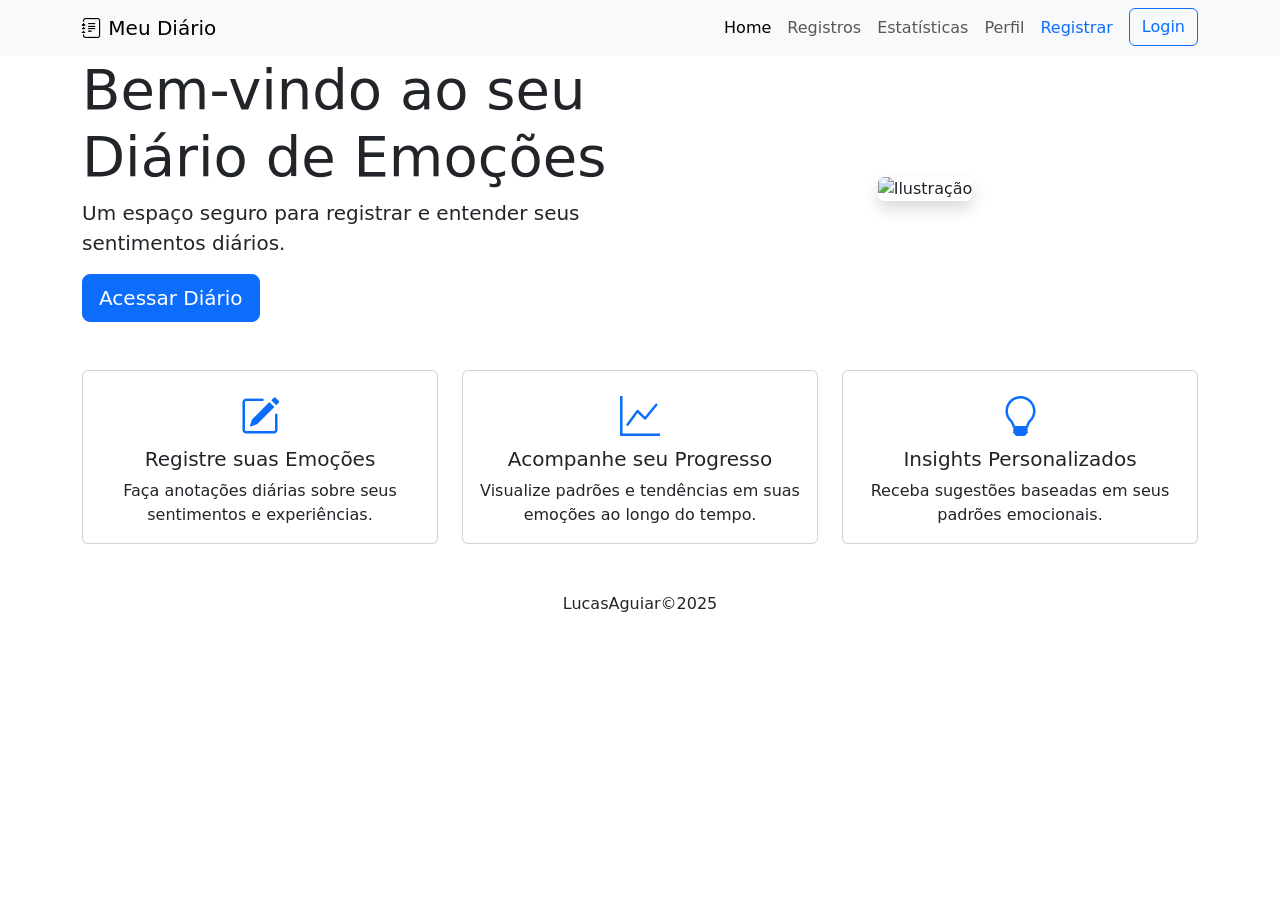
==== frontend/index.html @ b127f682 "frontend: Organizing folder structure for scripts" ====
<!DOCTYPE html>
<html lang="pt-br">
<head>
    <meta charset="UTF-8">
    <meta name="viewport" content="width=device-width, initial-scale=1.0">
    <title>Meu Diário</title>
    <link href="https://cdn.jsdelivr.net/npm/bootstrap@5.3.0/dist/css/bootstrap.min.css" rel="stylesheet">
    <link rel="stylesheet" href="https://cdn.jsdelivr.net/npm/bootstrap-icons@1.10.5/font/bootstrap-icons.css">
    <link rel="shortcut icon" href="./images/main-logo.ico" type="image/x-icon">
    <link rel="stylesheet" href="./style/index.css">
</head>
<body>
    <!-- Navbar -->
    <nav class="navbar navbar-expand-lg navbar-light bg-light">
        <div class="container">
            <a class="navbar-brand" href="#"><i class="bi bi-journal-text"></i> Meu Diário</a>
            <button class="navbar-toggler" type="button" data-bs-toggle="collapse" data-bs-target="#navbarNav">
                <span class="navbar-toggler-icon"></span>
            </button>
            <div class="collapse navbar-collapse" id="navbarNav">               
                <ul class="navbar-nav ms-auto">
                    <li class="nav-item">
                        <a class="nav-link active" href="#">Home</a>
                    </li>
                    <li class="nav-item">
                        <a class="nav-link" href="#">Registros</a>
                    </li>
                    <li class="nav-item">
                        <a class="nav-link" href="#">Estatísticas</a>
                    </li>
                    <li class="nav-item">
                        <a class="nav-link" href="#">Perfil</a>
                    </li>
                    <li class="nav-item">
                        <a class="nav-link text-primary" href="./screen/register.html">Registrar</a>
                    </li>
                    <li class="nav-item">
                        <a class="btn btn-outline-primary ms-2" href="./screen/login.html">Login</a>
                    </li>
                </ul>
            </div>
        </div>
    </nav>

    <!-- Hero Section -->
    <section class="hero-section">
        <div class="container">
            <div class="row align-items-center">
                <div class="col-md-6">
                    <h1 class="display-4">Bem-vindo ao seu Diário de Emoções</h1>
                    <p class="lead">Um espaço seguro para registrar e entender seus sentimentos diários.</p>
                    <a href="./screen/login.html" class="btn btn-primary btn-lg">Acessar Diário</a>
                </div>
                <div class="col-md-6 text-center">
                    <img src="./images/brain-image.png" alt="Ilustração" class="img-fluid rounded shadow">
                </div>
            </div>
        </div>
    </section>

    <!-- Features Section -->
    <section class="py-5">
        <div class="container">
            <div class="row g-4">
                <div class="col-md-4">
                    <div class="card h-100">
                        <div class="card-body text-center">
                            <i class="bi bi-pencil-square fs-1 text-primary mb-3"></i>
                            <h5 class="card-title">Registre suas Emoções</h5>
                            <p class="card-text">Faça anotações diárias sobre seus sentimentos e experiências.</p>
                        </div>
                    </div>
                </div>
                <div class="col-md-4">
                    <div class="card h-100">
                        <div class="card-body text-center">
                            <i class="bi bi-graph-up fs-1 text-primary mb-3"></i>
                            <h5 class="card-title">Acompanhe seu Progresso</h5>
                            <p class="card-text">Visualize padrões e tendências em suas emoções ao longo do tempo.</p>
                        </div>
                    </div>
                </div>
                <div class="col-md-4">
                    <div class="card h-100">
                        <div class="card-body text-center">
                            <i class="bi bi-lightbulb fs-1 text-primary mb-3"></i>
                            <h5 class="card-title">Insights Personalizados</h5>
                            <p class="card-text">Receba sugestões baseadas em seus padrões emocionais.</p>
                        </div>
                    </div>
                </div>
            </div>
        </div>
    </section>

    <!-- Footer -->
    <footer class="footer">
        <div class="container">
            <div class="row">
                <div class="text-center">
                    <p class="mb-0">LucasAguiar&copy;2025</p>
                </div>
            </div>
        </div>
    </footer>

    <script src="https://cdn.jsdelivr.net/npm/bootstrap@5.3.0/dist/js/bootstrap.bundle.min.js"></script>
</body>
</html>
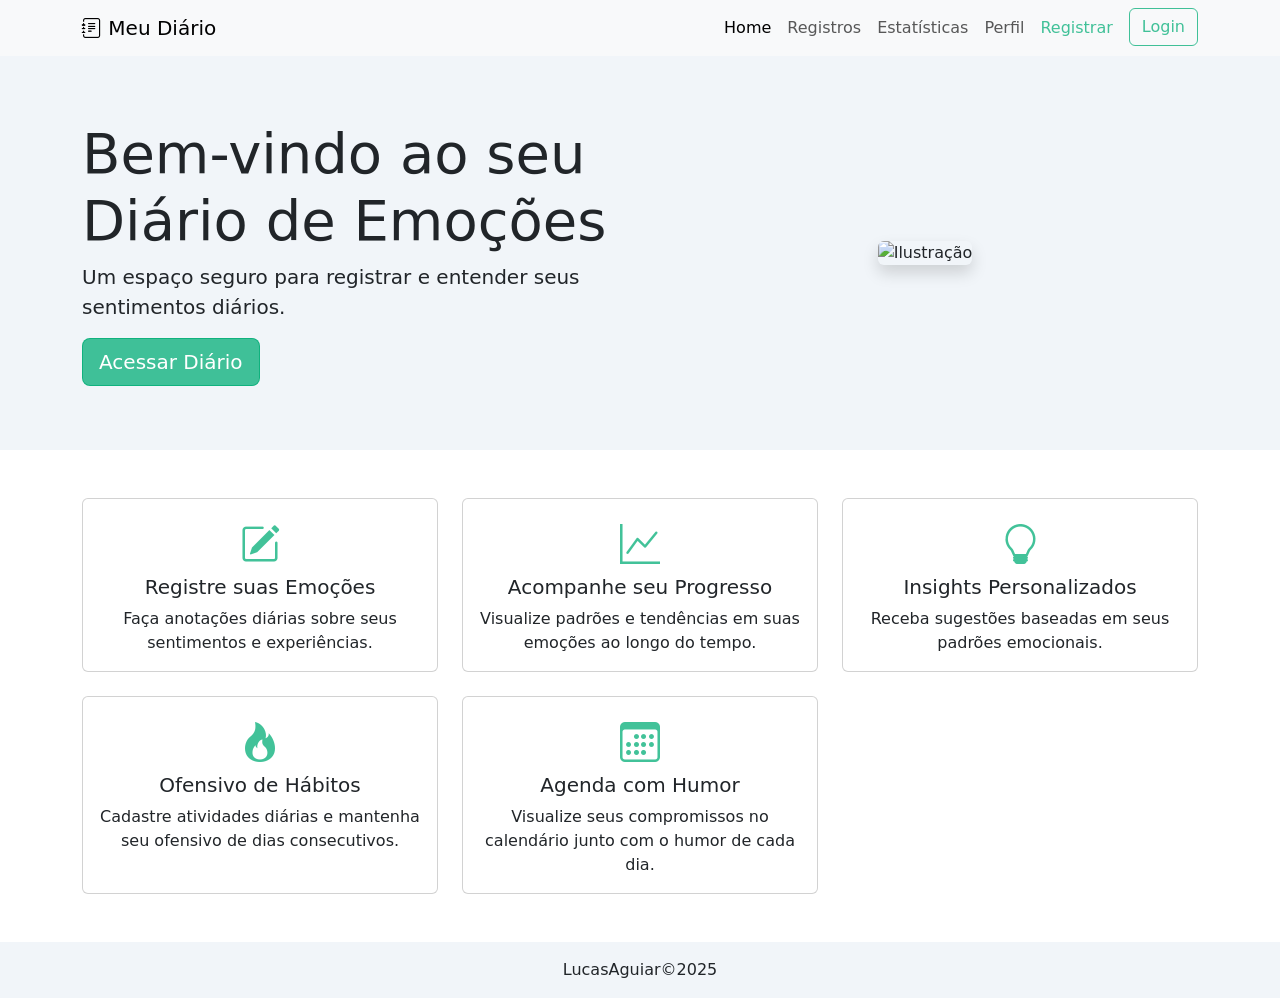
==== commit c631e763: "backend: Implementing new diary page" ====
--- a/frontend/index.html
+++ b/frontend/index.html
@@ -89,6 +89,24 @@
                         </div>
                     </div>
                 </div>
+                <div class="col-md-4">
+                    <div class="card h-100">
+                        <div class="card-body text-center">
+                            <i class="bi bi-fire fs-1 text-primary mb-3"></i>
+                            <h5 class="card-title">Ofensivo de Hábitos</h5>
+                            <p class="card-text">Cadastre atividades diárias e mantenha seu ofensivo de dias consecutivos.</p>
+                        </div>
+                    </div>
+                </div>
+                <div class="col-md-4">
+                    <div class="card h-100">
+                        <div class="card-body text-center">
+                            <i class="bi bi-calendar3 fs-1 text-primary mb-3"></i>
+                            <h5 class="card-title">Agenda com Humor</h5>
+                            <p class="card-text">Visualize seus compromissos no calendário junto com o humor de cada dia.</p>
+                        </div>
+                    </div>
+                </div>
             </div>
         </div>
     </section>
--- a/frontend/style/index.css
+++ b/frontend/style/index.css
@@ -0,0 +1,79 @@
+:root {
+    --primary-clr: #00ad76bd;
+    --background-primary: #f1f5f9;
+}
+
+* {
+    margin: 0;
+    padding: 0;
+    box-sizing: border-box;
+}
+
+body {
+    min-height: 100vh;
+    display: flex;
+    flex-direction: column;
+}
+
+.hero-section {
+    background-color: var(--background-primary);
+    padding: 4rem 0;
+}
+
+.navbar-nav .text-primary, .btn-outline-primary {
+    color: var(--primary-clr) !important;
+    border-color: var(--primary-clr);
+    transition: 0.5s;
+}
+.btn-outline-primary:hover {
+    background-color: #8dffdb91;
+    border-color: var(--primary-clr);
+}
+.row .btn-primary {
+    background-color: var(--primary-clr);
+    border-color: var(--primary-clr);
+}
+.card-body i {
+    color: var(--primary-clr) !important;
+}
+
+.footer {
+    margin-top: auto;
+    background-color: var(--background-primary);
+    padding: 1rem 0;
+}
+
+/* Calendar grid */
+.calendar-grid {
+    display: grid;
+    grid-template-columns: repeat(7, 1fr);
+    gap: 3px;
+}
+
+.calendar-cell {
+    min-height: 72px;
+    cursor: pointer;
+    border-radius: 6px;
+    padding: 5px;
+    background-color: #fff;
+    border: 1px solid #e9ecef;
+    transition: background-color 0.15s;
+}
+
+.calendar-cell:hover {
+    background-color: var(--background-primary);
+}
+
+.calendar-cell.today {
+    border: 2px solid #00ad76;
+}
+
+.calendar-cell.other-month {
+    opacity: 0.45;
+    background-color: var(--background-primary);
+}
+
+.calendar-cell.selected-day {
+    background-color: #00ad7620;
+    border-color: #00ad76;
+}
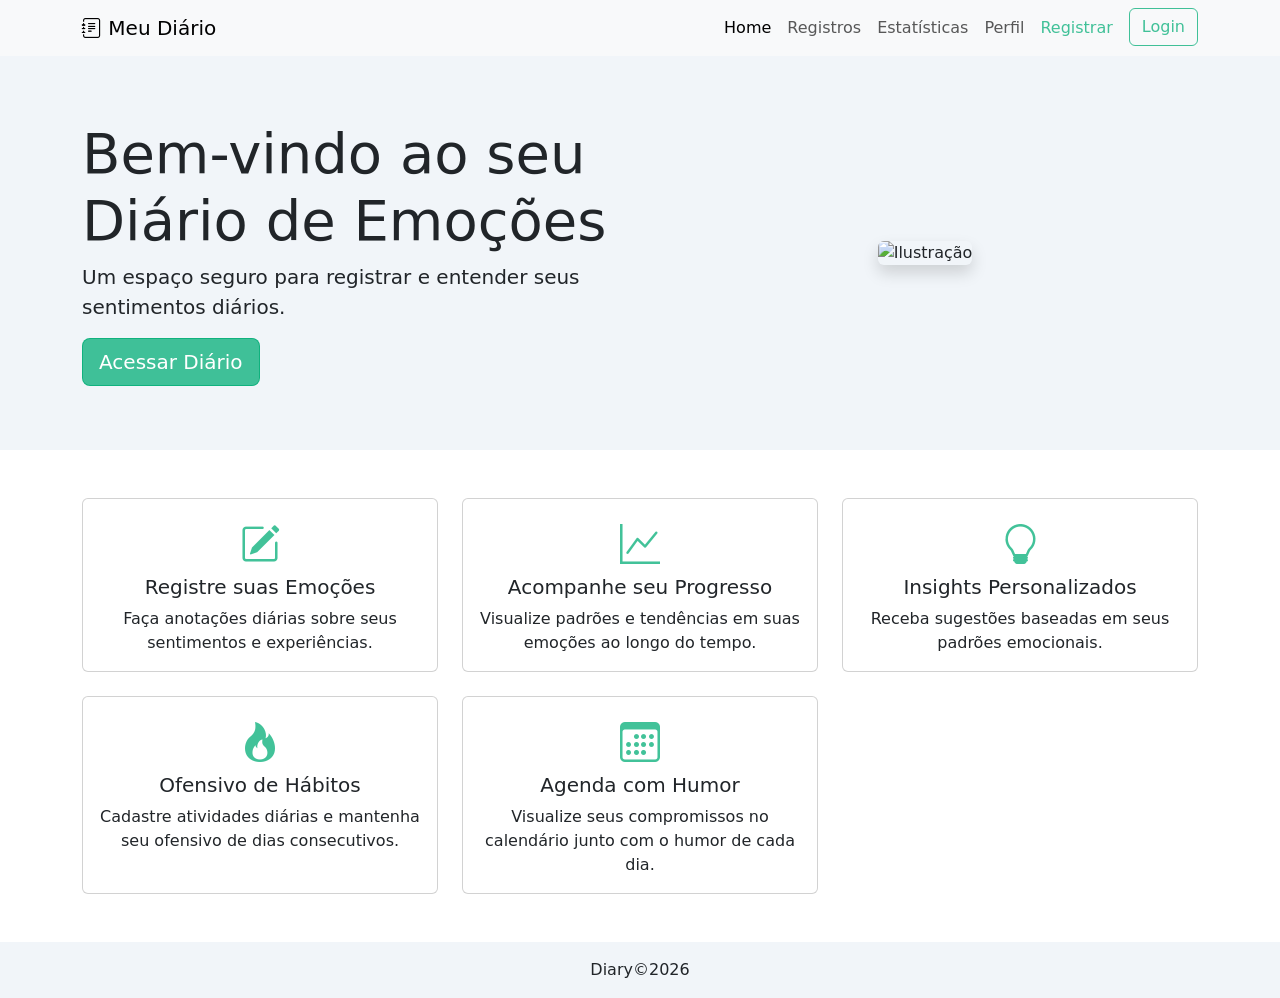
==== commit 8aab21ab: "fix: Database user error (user_diary does not exist)" ====
--- a/frontend/index.html
+++ b/frontend/index.html
@@ -116,7 +116,7 @@
         <div class="container">
             <div class="row">
                 <div class="text-center">
-                    <p class="mb-0">LucasAguiar&copy;2025</p>
+                    <p class="mb-0">Diary&copy;2026</p>
                 </div>
             </div>
         </div>
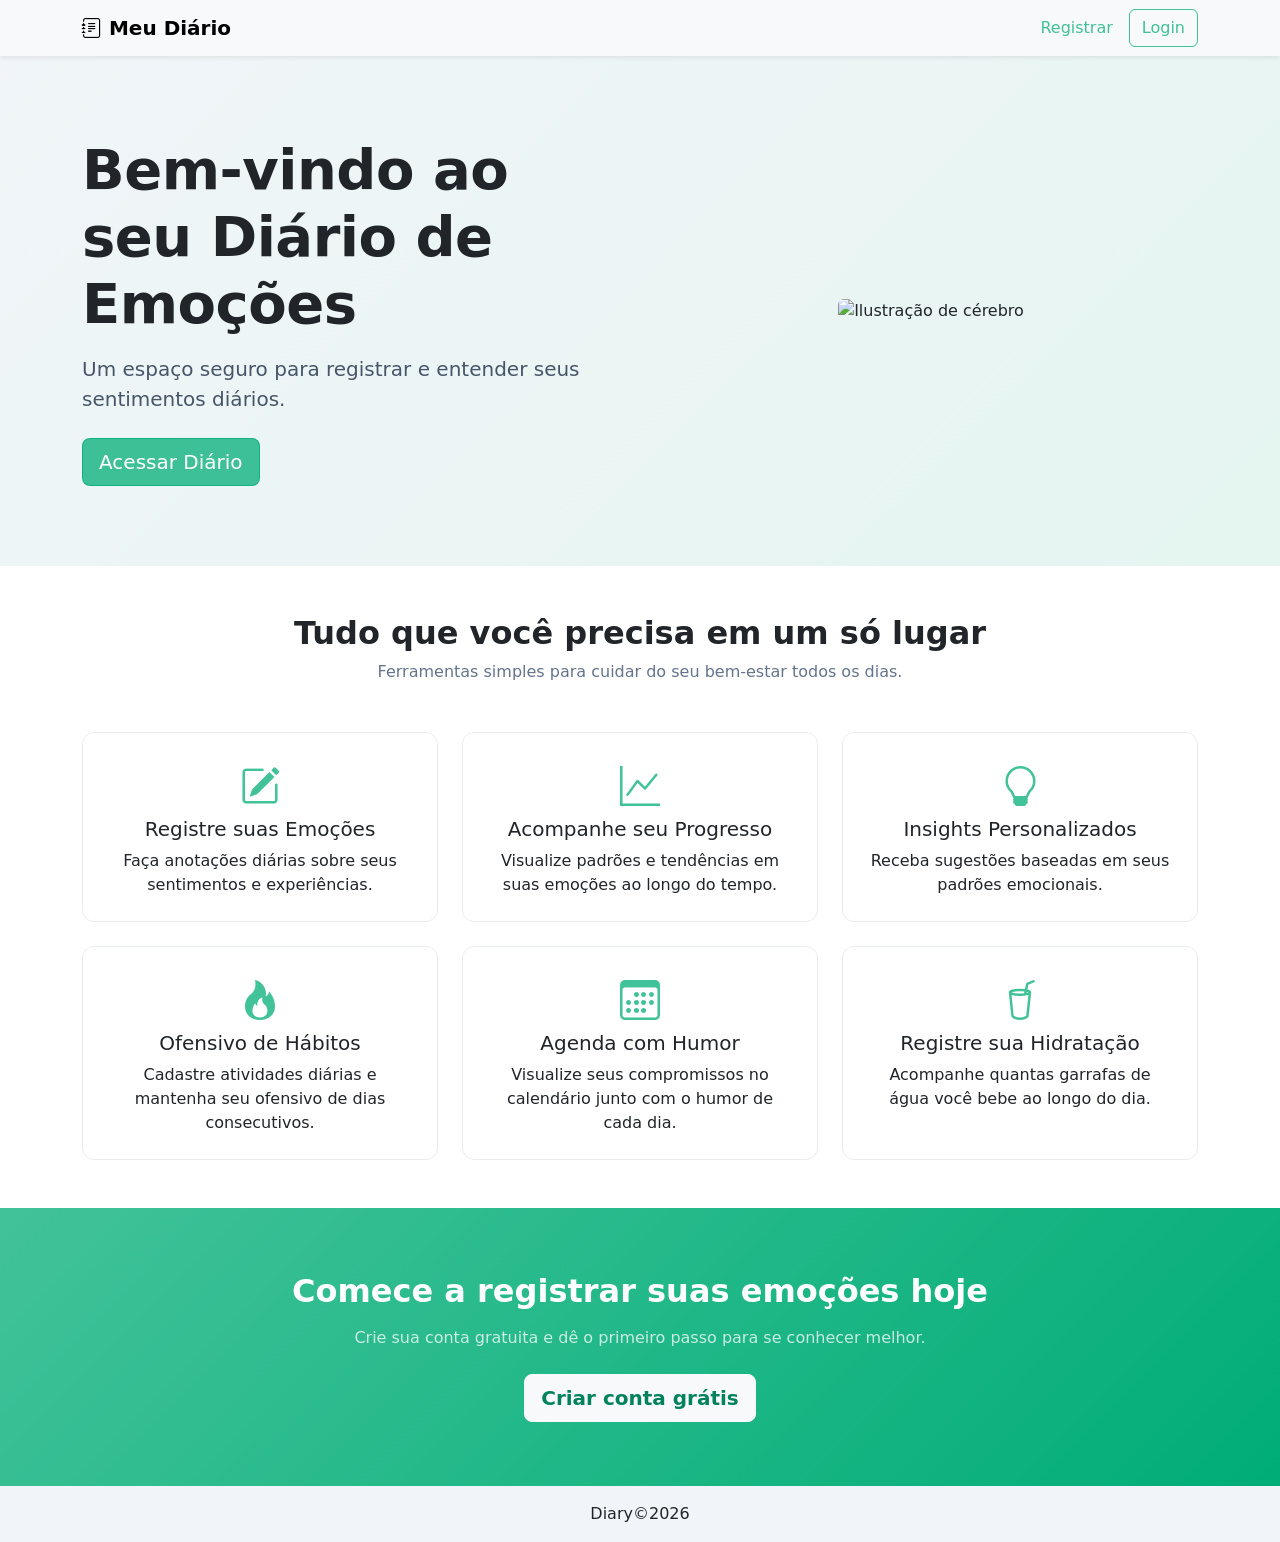
==== commit 33dd2bc0: "frontend: Updating main page (index)" ====
--- a/frontend/index.html
+++ b/frontend/index.html
@@ -11,48 +11,31 @@
 </head>
 <body>
     <!-- Navbar -->
-    <nav class="navbar navbar-expand-lg navbar-light bg-light">
+    <nav class="navbar navbar-light bg-light shadow-sm">
         <div class="container">
-            <a class="navbar-brand" href="#"><i class="bi bi-journal-text"></i> Meu Diário</a>
-            <button class="navbar-toggler" type="button" data-bs-toggle="collapse" data-bs-target="#navbarNav">
-                <span class="navbar-toggler-icon"></span>
-            </button>
-            <div class="collapse navbar-collapse" id="navbarNav">               
-                <ul class="navbar-nav ms-auto">
-                    <li class="nav-item">
-                        <a class="nav-link active" href="#">Home</a>
-                    </li>
-                    <li class="nav-item">
-                        <a class="nav-link" href="#">Registros</a>
-                    </li>
-                    <li class="nav-item">
-                        <a class="nav-link" href="#">Estatísticas</a>
-                    </li>
-                    <li class="nav-item">
-                        <a class="nav-link" href="#">Perfil</a>
-                    </li>
-                    <li class="nav-item">
-                        <a class="nav-link text-primary" href="./screen/register.html">Registrar</a>
-                    </li>
-                    <li class="nav-item">
-                        <a class="btn btn-outline-primary ms-2" href="./screen/login.html">Login</a>
-                    </li>
-                </ul>
-            </div>
+            <a class="navbar-brand fw-semibold" href="index.html"><i class="bi bi-journal-text"></i> Meu Diário</a>
+            <ul class="navbar-nav ms-auto flex-row align-items-center mb-0">
+                <li class="nav-item">
+                    <a class="nav-link text-primary me-3" href="./screen/register.html">Registrar</a>
+                </li>
+                <li class="nav-item">
+                    <a class="btn btn-outline-primary" href="./screen/login.html">Login</a>
+                </li>
+            </ul>
         </div>
     </nav>
 
     <!-- Hero Section -->
     <section class="hero-section">
         <div class="container">
-            <div class="row align-items-center">
-                <div class="col-md-6">
+            <div class="row align-items-center g-5">
+                <div class="col-md-6 fade-in-up">
                     <h1 class="display-4">Bem-vindo ao seu Diário de Emoções</h1>
-                    <p class="lead">Um espaço seguro para registrar e entender seus sentimentos diários.</p>
-                    <a href="./screen/login.html" class="btn btn-primary btn-lg">Acessar Diário</a>
+                    <p class="lead mt-3">Um espaço seguro para registrar e entender seus sentimentos diários.</p>
+                    <a href="./screen/login.html" class="btn btn-primary btn-lg mt-2">Acessar Diário</a>
                 </div>
-                <div class="col-md-6 text-center">
-                    <img src="./images/brain-image.png" alt="Ilustração" class="img-fluid rounded shadow">
+                <div class="col-md-6 text-center fade-in-up delay-1">
+                    <img src="./images/brain-image.png" alt="Ilustração de cérebro" class="img-fluid rounded hero-float">
                 </div>
             </div>
         </div>
@@ -61,53 +44,75 @@
     <!-- Features Section -->
     <section class="py-5">
         <div class="container">
-            <div class="row g-4">
-                <div class="col-md-4">
-                    <div class="card h-100">
-                        <div class="card-body text-center">
+            <div class="text-center mb-5">
+                <h2 class="section-heading">Tudo que você precisa em um só lugar</h2>
+                <p class="section-subtitle">Ferramentas simples para cuidar do seu bem-estar todos os dias.</p>
+            </div>
+            <div class="row row-cols-1 row-cols-md-2 row-cols-lg-3 g-4">
+                <div class="col">
+                    <div class="card feature-card h-100">
+                        <div class="card-body text-center p-4">
                             <i class="bi bi-pencil-square fs-1 text-primary mb-3"></i>
                             <h5 class="card-title">Registre suas Emoções</h5>
                             <p class="card-text">Faça anotações diárias sobre seus sentimentos e experiências.</p>
                         </div>
                     </div>
                 </div>
-                <div class="col-md-4">
-                    <div class="card h-100">
-                        <div class="card-body text-center">
+                <div class="col">
+                    <div class="card feature-card h-100">
+                        <div class="card-body text-center p-4">
                             <i class="bi bi-graph-up fs-1 text-primary mb-3"></i>
                             <h5 class="card-title">Acompanhe seu Progresso</h5>
                             <p class="card-text">Visualize padrões e tendências em suas emoções ao longo do tempo.</p>
                         </div>
                     </div>
                 </div>
-                <div class="col-md-4">
-                    <div class="card h-100">
-                        <div class="card-body text-center">
+                <div class="col">
+                    <div class="card feature-card h-100">
+                        <div class="card-body text-center p-4">
                             <i class="bi bi-lightbulb fs-1 text-primary mb-3"></i>
                             <h5 class="card-title">Insights Personalizados</h5>
                             <p class="card-text">Receba sugestões baseadas em seus padrões emocionais.</p>
                         </div>
                     </div>
                 </div>
-                <div class="col-md-4">
-                    <div class="card h-100">
-                        <div class="card-body text-center">
+                <div class="col">
+                    <div class="card feature-card h-100">
+                        <div class="card-body text-center p-4">
                             <i class="bi bi-fire fs-1 text-primary mb-3"></i>
                             <h5 class="card-title">Ofensivo de Hábitos</h5>
                             <p class="card-text">Cadastre atividades diárias e mantenha seu ofensivo de dias consecutivos.</p>
                         </div>
                     </div>
                 </div>
-                <div class="col-md-4">
-                    <div class="card h-100">
-                        <div class="card-body text-center">
+                <div class="col">
+                    <div class="card feature-card h-100">
+                        <div class="card-body text-center p-4">
                             <i class="bi bi-calendar3 fs-1 text-primary mb-3"></i>
                             <h5 class="card-title">Agenda com Humor</h5>
                             <p class="card-text">Visualize seus compromissos no calendário junto com o humor de cada dia.</p>
                         </div>
                     </div>
                 </div>
+                <div class="col">
+                    <div class="card feature-card h-100">
+                        <div class="card-body text-center p-4">
+                            <i class="bi bi-cup-straw fs-1 text-primary mb-3"></i>
+                            <h5 class="card-title">Registre sua Hidratação</h5>
+                            <p class="card-text">Acompanhe quantas garrafas de água você bebe ao longo do dia.</p>
+                        </div>
+                    </div>
+                </div>
             </div>
+        </div>
+    </section>
+
+    <!-- CTA Section -->
+    <section class="cta-section text-center">
+        <div class="container">
+            <h2 class="fw-bold mb-3">Comece a registrar suas emoções hoje</h2>
+            <p class="mb-4 opacity-75">Crie sua conta gratuita e dê o primeiro passo para se conhecer melhor.</p>
+            <a href="./screen/register.html" class="btn btn-light btn-lg">Criar conta grátis</a>
         </div>
     </section>
 
@@ -124,4 +129,4 @@
 
     <script src="https://cdn.jsdelivr.net/npm/bootstrap@5.3.0/dist/js/bootstrap.bundle.min.js"></script>
 </body>
-</html>+</html>
--- a/frontend/style/index.css
+++ b/frontend/style/index.css
@@ -77,3 +77,51 @@
     background-color: #00ad7620;
     border-color: #00ad76;
 }
+
+/* ===== Landing (index.html apenas) ===== */
+
+.hero-section {
+    background: linear-gradient(135deg, var(--background-primary) 0%, #e2f5ee 100%);
+    background-attachment: fixed;
+    padding: 5rem 0;
+}
+.hero-section h1    { font-weight: 700; letter-spacing: -0.5px; }
+.hero-section .lead { color: #475569; max-width: 32rem; }
+
+@keyframes fadeInUp {
+    from { opacity: 0; transform: translateY(24px); }
+    to   { opacity: 1; transform: translateY(0); }
+}
+.fade-in-up         { animation: fadeInUp 0.8s ease-out both; }
+.fade-in-up.delay-1 { animation-delay: 0.15s; }
+
+@keyframes floatY {
+    0%, 100% { transform: translateY(0); }
+    50%      { transform: translateY(-14px); }
+}
+.hero-float { animation: floatY 5s ease-in-out infinite; }
+
+.section-heading  { font-weight: 700; }
+.section-subtitle { color: #64748b; }
+
+.feature-card {
+    border: 1px solid #e9ecef;
+    border-radius: 0.75rem;
+    transition: transform 0.25s ease, box-shadow 0.25s ease;
+}
+.feature-card:hover {
+    transform: translateY(-6px);
+    box-shadow: 0 12px 28px rgba(0, 173, 118, 0.15);
+}
+
+.cta-section {
+    background: linear-gradient(135deg, var(--primary-clr) 0%, #00ad76 100%);
+    color: #fff;
+    padding: 4rem 0;
+}
+.cta-section .btn-light { color: #00825a; font-weight: 600; }
+
+@media (prefers-reduced-motion: reduce) {
+    .fade-in-up, .hero-float { animation: none; }
+    .hero-section { background-attachment: scroll; }
+}
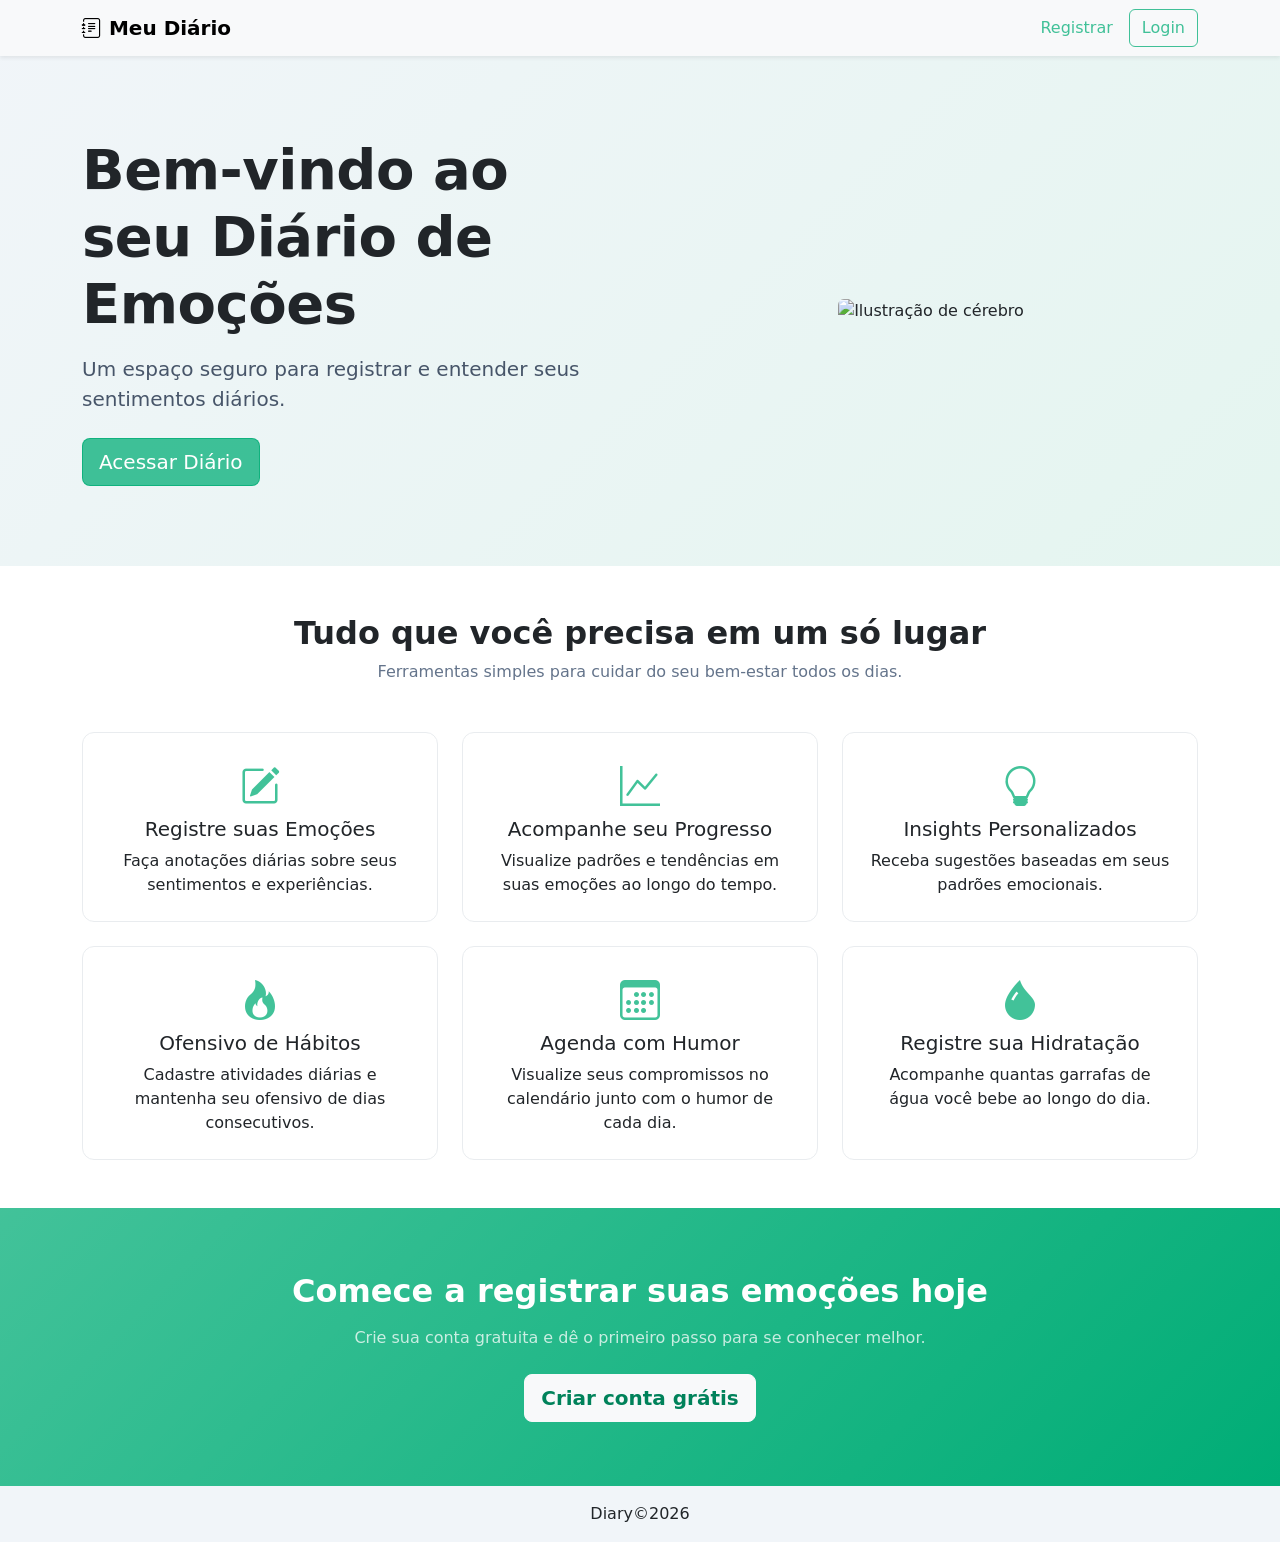
==== commit 0771ddfc: "[FEAT]: Implementing water page" ====
--- a/frontend/index.html
+++ b/frontend/index.html
@@ -97,7 +97,7 @@
                 <div class="col">
                     <div class="card feature-card h-100">
                         <div class="card-body text-center p-4">
-                            <i class="bi bi-cup-straw fs-1 text-primary mb-3"></i>
+                            <i class="bi bi-droplet-fill fs-1 text-primary mb-3"></i>
                             <h5 class="card-title">Registre sua Hidratação</h5>
                             <p class="card-text">Acompanhe quantas garrafas de água você bebe ao longo do dia.</p>
                         </div>
--- a/frontend/style/index.css
+++ b/frontend/style/index.css
@@ -29,7 +29,7 @@
     background-color: #8dffdb91;
     border-color: var(--primary-clr);
 }
-.row .btn-primary {
+.btn.btn-primary {
     background-color: var(--primary-clr);
     border-color: var(--primary-clr);
 }
@@ -125,3 +125,161 @@
     .fade-in-up, .hero-float { animation: none; }
     .hero-section { background-attachment: scroll; }
 }
+
+/* ===== Sidebar autenticada (injetada por sidebar.js) ===== */
+
+.sidebar {
+    position: fixed;
+    top: 0;
+    left: 0;
+    height: 100vh;
+    width: 72px;
+    z-index: 1040;
+    flex-direction: column;
+    padding: 0.75rem 0;
+    background-color: #00ad76;
+    overflow: hidden;
+    transition: width 0.25s ease;
+}
+.sidebar:hover {
+    width: 220px;
+}
+
+.sidebar-brand,
+.sidebar-link {
+    display: flex;
+    align-items: center;
+    width: 100%;
+    padding: 0.7rem 24px;
+    color: rgba(255, 255, 255, 0.85);
+    white-space: nowrap;
+    text-decoration: none;
+    border: none;
+    background: transparent;
+    font-size: 1rem;
+}
+.sidebar-brand {
+    color: #fff;
+    font-weight: 600;
+    margin-bottom: 0.5rem;
+    cursor: default;
+}
+.sidebar-brand i,
+.sidebar-link i {
+    flex: 0 0 24px;
+    width: 24px;
+    font-size: 1.25rem;
+    text-align: center;
+}
+
+.sidebar-nav {
+    list-style: none;
+    margin: 0;
+    padding: 0;
+    width: 100%;
+}
+.sidebar-spacer {
+    margin-top: auto;
+}
+
+.sidebar-link {
+    cursor: pointer;
+    transition: background-color 0.15s ease, color 0.15s ease;
+}
+.sidebar-link:hover {
+    background-color: rgba(255, 255, 255, 0.15);
+    color: #fff;
+}
+.sidebar-link.active {
+    background-color: rgba(255, 255, 255, 0.25);
+    color: #fff;
+    font-weight: 600;
+}
+
+.sidebar-label {
+    margin-left: 0.85rem;
+    opacity: 0;
+    transition: opacity 0.2s ease;
+}
+.sidebar:hover .sidebar-label {
+    opacity: 1;
+}
+
+@media (min-width: 992px) {
+    body.has-sidebar {
+        margin-left: 72px;
+    }
+}
+
+/* ===== Topbar mobile + menu collapse ===== */
+
+.mobile-topbar {
+    position: sticky;
+    top: 0;
+    z-index: 1040;
+    align-items: center;
+    justify-content: space-between;
+    padding: 0.5rem 1rem;
+    background-color: #00ad76;
+}
+.mobile-brand {
+    color: #fff;
+    font-weight: 600;
+}
+.mobile-brand i {
+    margin-right: 0.35rem;
+}
+.mobile-toggler {
+    border: none;
+    background: transparent;
+    color: #fff;
+    font-size: 1.6rem;
+    line-height: 1;
+    padding: 0.15rem 0.4rem;
+    cursor: pointer;
+}
+
+.mobile-collapse {
+    background-color: #00ad76;
+}
+.mobile-nav-link {
+    display: flex;
+    align-items: center;
+    gap: 0.75rem;
+    width: 100%;
+    padding: 0.8rem 1.25rem;
+    color: rgba(255, 255, 255, 0.9);
+    text-decoration: none;
+    border: none;
+    background: transparent;
+    text-align: left;
+    font-size: 1rem;
+    cursor: pointer;
+}
+.mobile-nav-link:hover {
+    background-color: rgba(255, 255, 255, 0.15);
+    color: #fff;
+}
+.mobile-nav-link.active {
+    background-color: rgba(255, 255, 255, 0.25);
+    color: #fff;
+    font-weight: 600;
+}
+
+@media (prefers-reduced-motion: reduce) {
+    .sidebar,
+    .sidebar-label {
+        transition: none;
+    }
+}
+
+.calendar-cell {
+    position: relative;
+}
+.streak-badge {
+    position: absolute;
+    top: 4px;
+    right: 4px;
+    color: #fd7e14;
+    font-size: 0.7rem;
+}
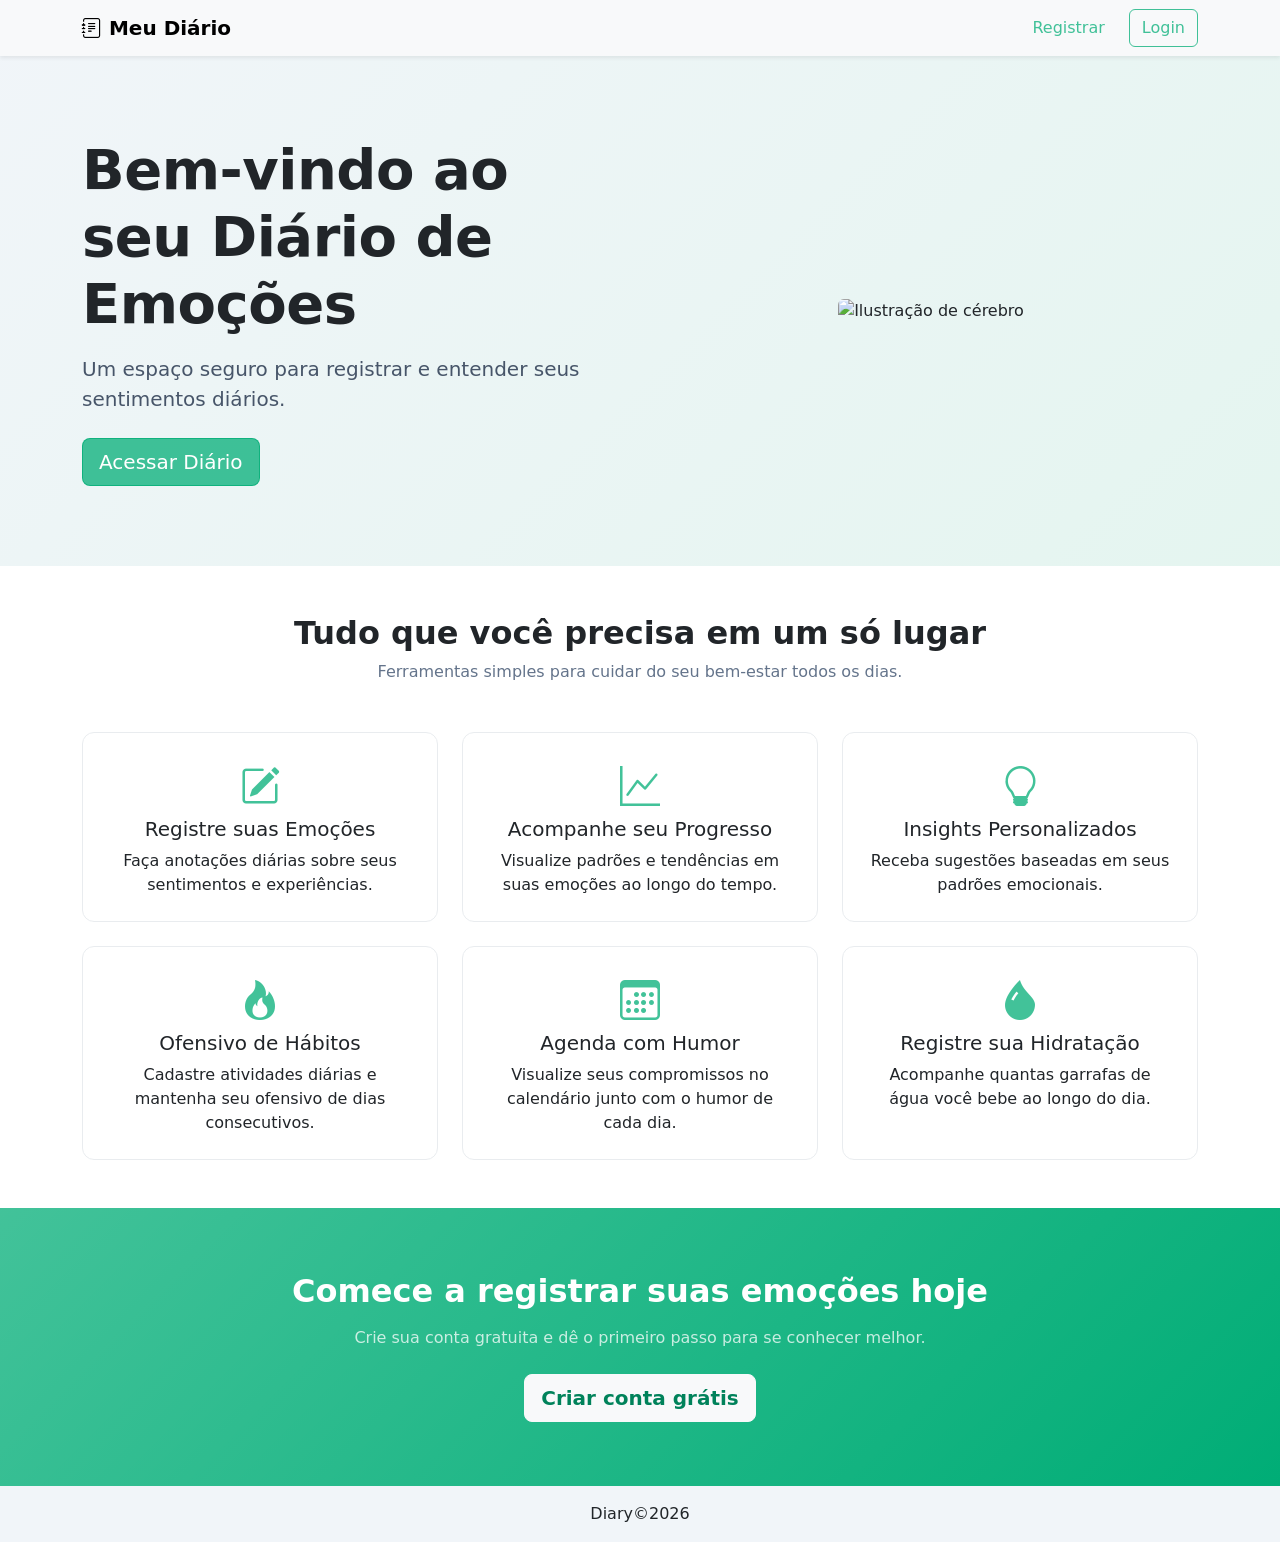
==== commit 418c2bff: "README.md" ====
--- a/frontend/index.html
+++ b/frontend/index.html
@@ -11,7 +11,7 @@
 </head>
 <body>
     <!-- Navbar -->
-    <nav class="navbar navbar-light bg-light shadow-sm">
+    <nav class="navbar navbar-expand-lg navbar-light bg-light shadow-sm">
         <div class="container">
             <a class="navbar-brand fw-semibold" href="index.html"><i class="bi bi-journal-text"></i> Meu Diário</a>
             <ul class="navbar-nav ms-auto flex-row align-items-center mb-0">
--- a/frontend/style/index.css
+++ b/frontend/style/index.css
@@ -283,3 +283,35 @@
     color: #fd7e14;
     font-size: 0.7rem;
 }
+.cell-mood-emoji {
+    font-size: 1rem;
+}
+.cell-event-dot {
+    display: inline-block;
+    width: 6px;
+    height: 6px;
+    border-radius: 50%;
+    background-color: #00ad76;
+}
+
+@media (max-width: 400px) {
+    .calendar-cell {
+        padding: 3px;
+        min-height: 58px;
+    }
+    .calendar-cell .cell-day-number {
+        font-size: 0.7rem;
+    }
+    .streak-badge {
+        top: 2px;
+        right: 2px;
+        font-size: 0.55rem;
+    }
+    .cell-mood-emoji {
+        font-size: 0.8rem;
+    }
+    .cell-event-dot {
+        width: 5px;
+        height: 5px;
+    }
+}
